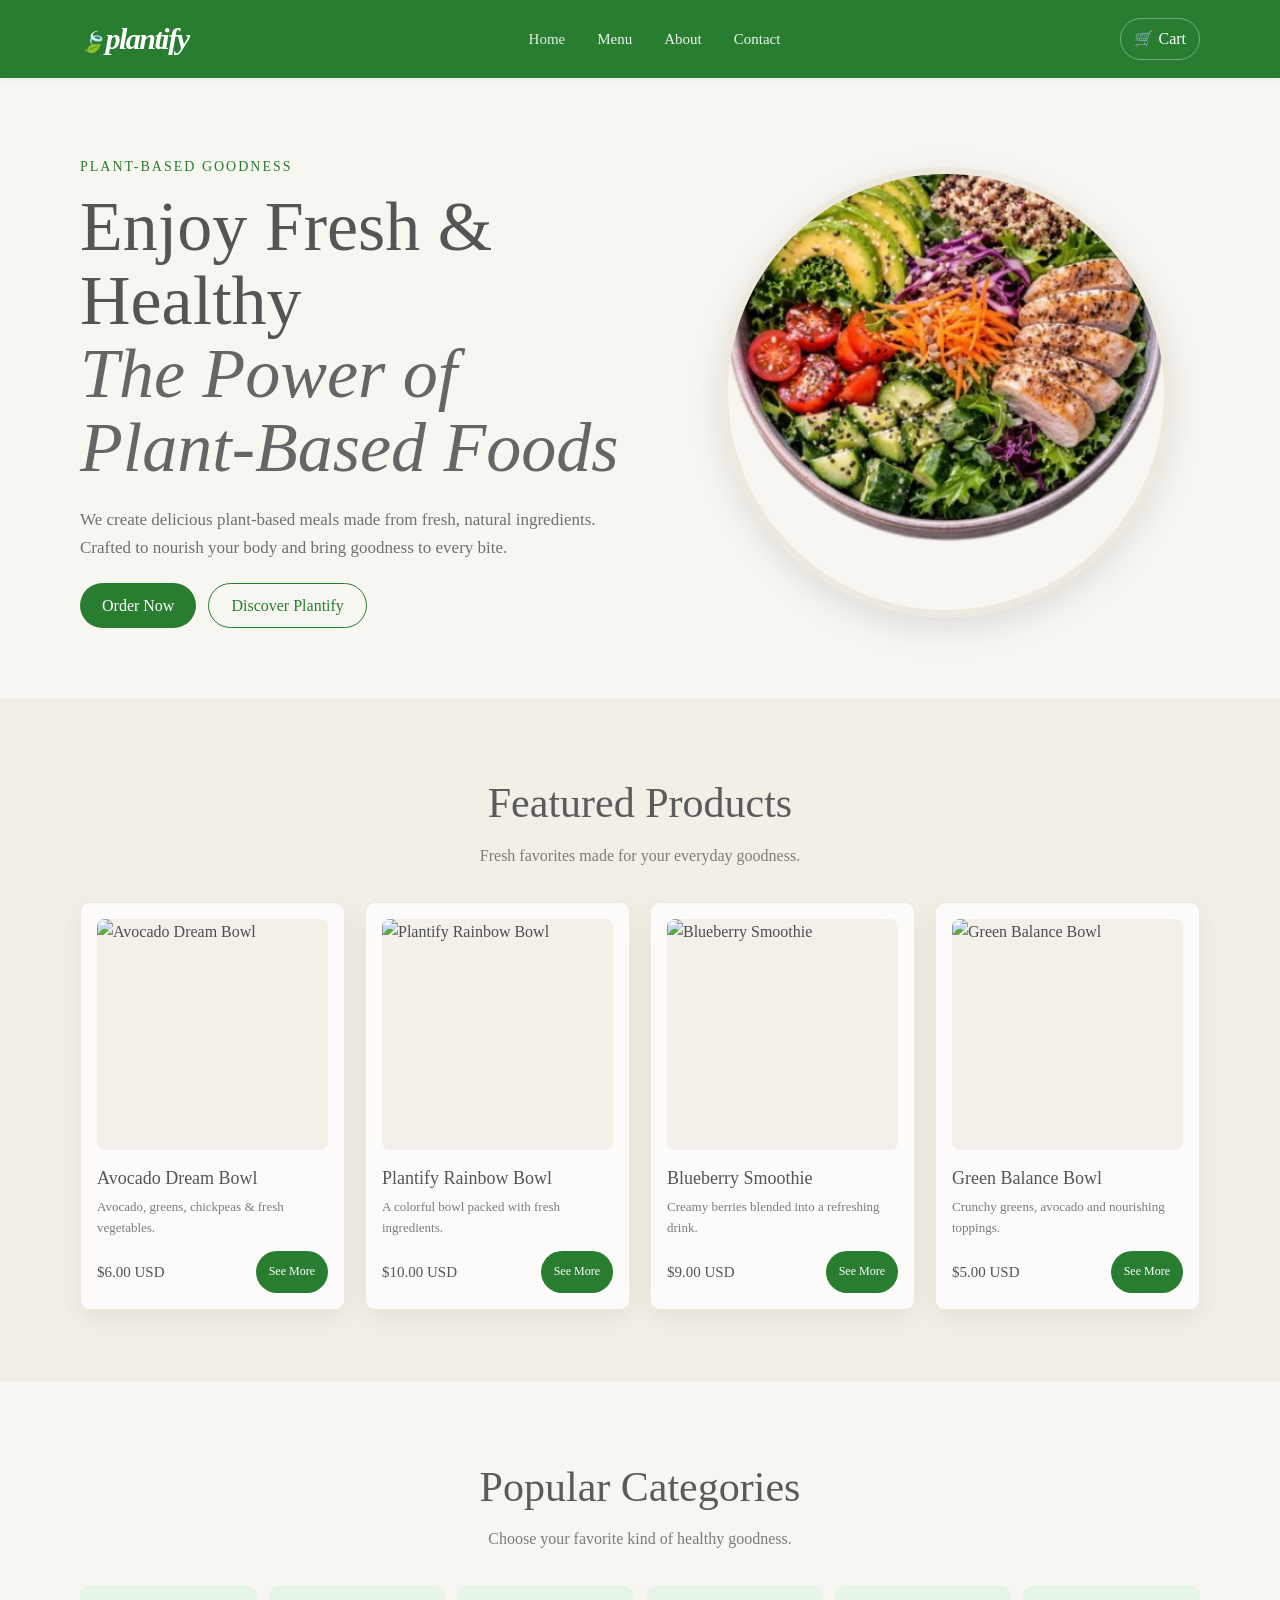
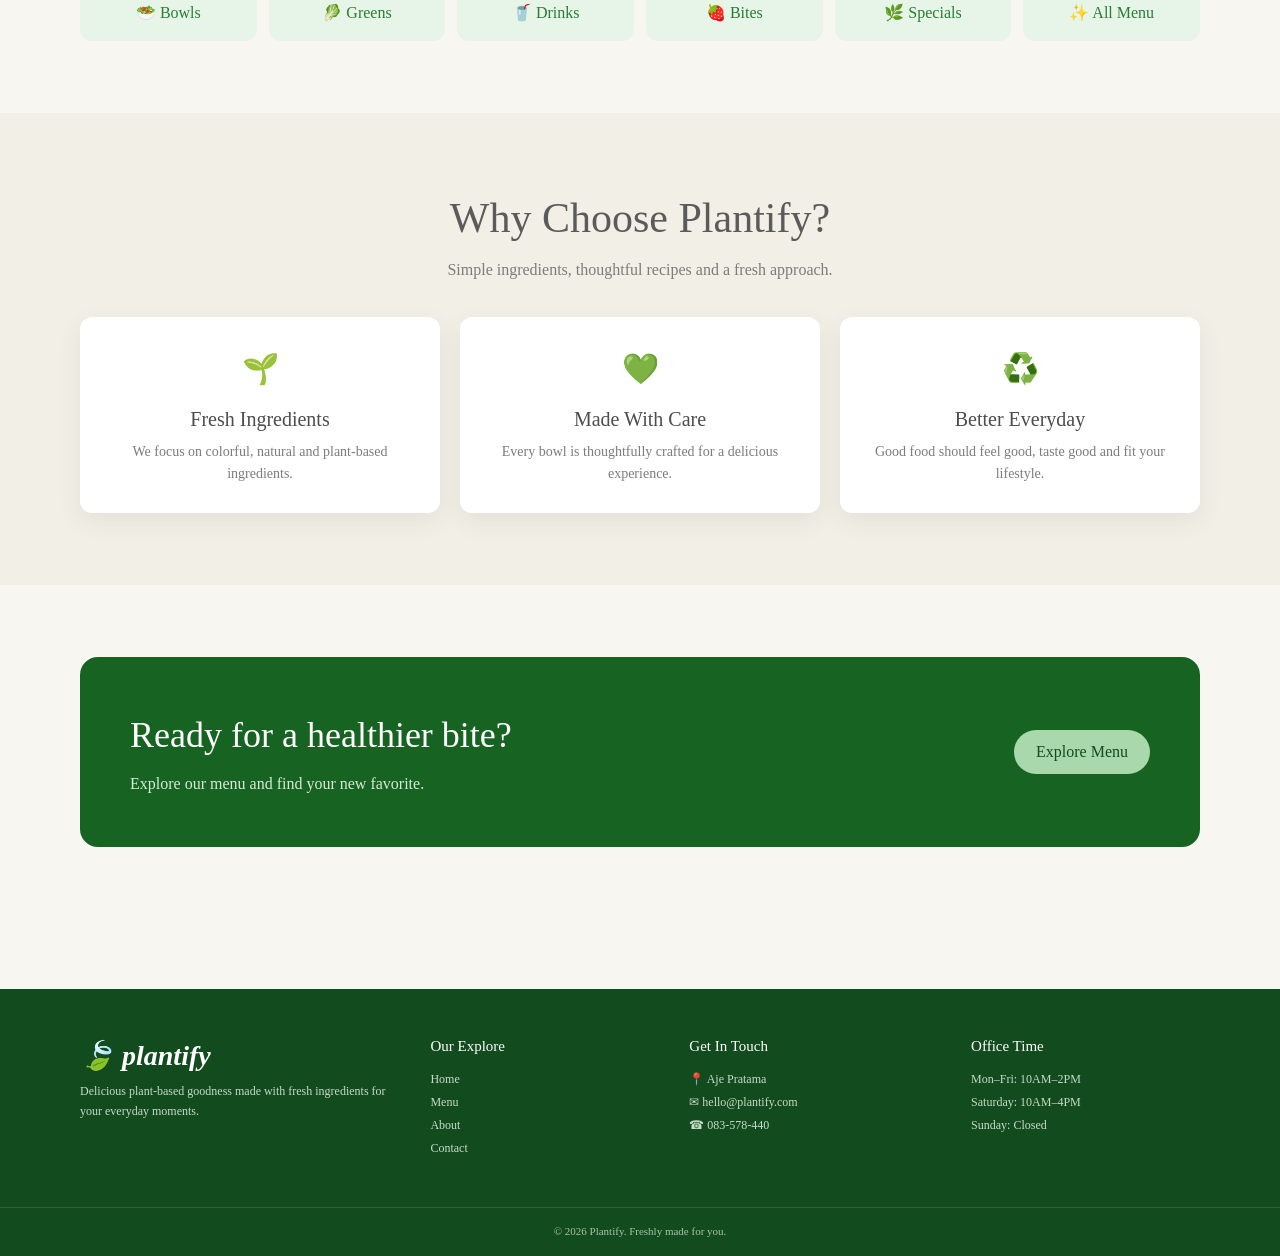
==== plantify/index.html @ 83d9bcd3 "Update portfolio dan project Plantify" ====
<!DOCTYPE html>
<html lang="en">
<head><meta charset="UTF-8"><meta name="viewport" content="width=device-width, initial-scale=1.0">
<title>Plantify | Fresh & Healthy</title><link rel="stylesheet" href="css/style.css"></head>
<body>
<header class="site-header"><div class="container navbar">
<a class="logo" href="index.html">plantify</a>
<nav class="nav-links"><a class="active" href="index.html">Home</a><a href="menu.html">Menu</a><a href="about.html">About</a><a href="contact.html">Contact</a></nav>
<a class="nav-cart" href="cart.html">🛒 Cart</a></div></header>

<main>
<section class="hero"><div class="container hero-grid">
<div><div class="eyebrow">Plant-based goodness</div>
<h1>Enjoy Fresh &amp; Healthy <span>The Power of Plant-Based Foods</span></h1>
<p>We create delicious plant-based meals made from fresh, natural ingredients. Crafted to nourish your body and bring goodness to every bite.</p>
<div class="hero-actions"><a class="btn" href="menu.html">Order Now</a><a class="btn btn-outline" href="about.html">Discover Plantify</a></div></div>
<div class="hero-image-wrap"><img class="hero-image" src="home.png" alt="Fresh healthy plant-based bowl"></div>
</div></section>

<section class="section soft"><div class="container">
<div class="section-head"><h2>Featured Products</h2><p>Fresh favorites made for your everyday goodness.</p></div>
<div class="product-grid">
<article class="product-card"><img class="product-img" src="https://images.unsplash.com/photo-1540420773420-3366772f4999?auto=format&fit=crop&w=600&q=85" alt="Avocado Dream Bowl"><h3>Avocado Dream Bowl</h3><p>Avocado, greens, chickpeas &amp; fresh vegetables.</p><div class="product-meta"><span class="price">$6.00 USD</span><a class="btn small-btn" href="product-detail.html">See More</a></div></article>
<article class="product-card"><img class="product-img" src="https://images.unsplash.com/photo-1512621776951-a57141f2eefd?auto=format&fit=crop&w=600&q=85" alt="Plantify Rainbow Bowl"><h3>Plantify Rainbow Bowl</h3><p>A colorful bowl packed with fresh ingredients.</p><div class="product-meta"><span class="price">$10.00 USD</span><a class="btn small-btn" href="product-detail.html">See More</a></div></article>
<article class="product-card"><img class="product-img" src="https://images.unsplash.com/photo-1543339308-43e59d6b73a6?auto=format&fit=crop&w=600&q=85" alt="Blueberry Smoothie"><h3>Blueberry Smoothie</h3><p>Creamy berries blended into a refreshing drink.</p><div class="product-meta"><span class="price">$9.00 USD</span><a class="btn small-btn" href="product-detail.html">See More</a></div></article>
<article class="product-card"><img class="product-img" src="https://images.unsplash.com/photo-1490474418585-ba9bad8fd0ea?auto=format&fit=crop&w=600&q=85" alt="Green Balance Bowl"><h3>Green Balance Bowl</h3><p>Crunchy greens, avocado and nourishing toppings.</p><div class="product-meta"><span class="price">$5.00 USD</span><a class="btn small-btn" href="product-detail.html">See More</a></div></article>
</div></div></section>

<section class="section"><div class="container"><div class="section-head"><h2>Popular Categories</h2><p>Choose your favorite kind of healthy goodness.</p></div>
<div class="category-grid"><a class="category" href="menu.html">🥗 Bowls</a><a class="category" href="menu.html">🥬 Greens</a><a class="category" href="menu.html">🥤 Drinks</a><a class="category" href="menu.html">🍓 Bites</a><a class="category" href="menu.html">🌿 Specials</a><a class="category" href="menu.html">✨ All Menu</a></div></div></section>

<section class="section soft"><div class="container"><div class="section-head"><h2>Why Choose Plantify?</h2><p>Simple ingredients, thoughtful recipes and a fresh approach.</p></div>
<div class="features"><article class="feature"><div class="feature-icon">🌱</div><h3>Fresh Ingredients</h3><p>We focus on colorful, natural and plant-based ingredients.</p></article>
<article class="feature"><div class="feature-icon">💚</div><h3>Made With Care</h3><p>Every bowl is thoughtfully crafted for a delicious experience.</p></article>
<article class="feature"><div class="feature-icon">♻️</div><h3>Better Everyday</h3><p>Good food should feel good, taste good and fit your lifestyle.</p></article></div></div></section>

<section class="section"><div class="container cta"><div><h2>Ready for a healthier bite?</h2><p>Explore our menu and find your new favorite.</p></div><a class="btn" href="menu.html">Explore Menu</a></div></section>
</main>
<footer class="site-footer"><div class="container footer-grid">
<div class="footer-col"><div class="footer-logo">🍃 plantify</div><p>Delicious plant-based goodness made with fresh ingredients for your everyday moments.</p></div>
<div class="footer-col"><h3>Our Explore</h3><a href="index.html">Home</a><a href="menu.html">Menu</a><a href="about.html">About</a><a href="contact.html">Contact</a></div>
<div class="footer-col"><h3>Get In Touch</h3><p>📍 Aje Pratama</p><p>✉ hello@plantify.com</p><p>☎ 083-578-440</p></div>
<div class="footer-col"><h3>Office Time</h3><p>Mon–Fri: 10AM–2PM</p><p>Saturday: 10AM–4PM</p><p>Sunday: Closed</p></div></div><div class="footer-bottom">© 2026 Plantify. Freshly made for you.</div></footer>
</body></html>
---- plantify/css/style.css ----
/* ======================================================
   01. GLOBAL / VARIABLES
   ====================================================== */

:root{
  --green-900:#124b1d;
  --green-800:#176321;
  --green-700:#287d31;
  --green-600:#398d42;
  --green-100:#e7f4e8;
  --green-200:#c8e7cc;
  --cream:#f8f6f0;
  --cream-2:#f2efe7;
  --white:#ffffff;
  --text:#4d4d4d;
  --muted:#7c7c7c;
  --border:#e4e2da;
  --shadow:0 8px 24px rgba(42,68,42,.08);
  --radius:12px;
  --serif:Georgia,"Times New Roman",serif;
  --sans:Arial,Helvetica,sans-serif;
}

/* ======================================================
   02. RESET & GLOBAL STYLE
   ====================================================== */

*{
  box-sizing:border-box;
  margin:0;
  padding:0
}
html{
  scroll-behavior:smooth
}
body{
  font-family:var(--serif);
  background:var(--cream);
  color:var(--text);
  line-height:1.6
}
a{
  text-decoration:none;
  color:inherit
}
img{
  display:block;
  max-width:100%
}
button,input,textarea{
  font:inherit
}
.container{
  width:min(1120px,92%);
  margin:auto
}

/* ======================================================
   03. NAVBAR / HEADER
   ====================================================== */

.site-header{
  background:var(--green-700);
  color:#fff;
  position:sticky;
  top:0;
  z-index:20;
  box-shadow:0 2px 8px rgba(0,0,0,.05)
}
.navbar{
  min-height:78px;
  display:flex;
  align-items:center;
  justify-content:space-between;
  gap:30px
}
.logo{
  font-size:30px;
  font-weight:700;
  font-style:italic;
  letter-spacing:-1.5px;
  color:#fff;
  white-space:nowrap
}
.logo::before{
  content:"🍃";
  font-size:20px;
  margin-right:2px
}
.nav-links{
  display:flex;
  align-items:center;
  gap:32px;
  font-size:15px
}
.nav-links a{
  opacity:.92;
  transition:.2s
}
.nav-links a:hover,.nav-links a.active{
  opacity:1;
  color:#dff1df
}
.nav-cart{
  border:1px solid rgba(255,255,255,.35);
  border-radius:999px;
  padding:7px 13px;
  display:flex;
  align-items:center;
  gap:7px
}

/* ======================================================
   04. HOME - HERO
   ====================================================== */

.hero{
  padding:78px 0 70px
}
.hero-grid{
  display:grid;
  grid-template-columns:1.05fr .95fr;
  align-items:center;
  gap:50px
}
.eyebrow{
  color:var(--green-700);
  font-size:14px;
  text-transform:uppercase;
  letter-spacing:2px;
  margin-bottom:12px
}
.hero h1{
  font-size:clamp(42px,6vw,70px);
  line-height:1.05;
  color:#555;
  font-weight:400
}
.hero h1 span{
  display:block;
  font-style:italic;
  color:#666
}
.hero p{
  max-width:580px;
  margin:22px 0;
  color:#707070;
  font-size:17px
}
.hero-actions{
  display:flex;
  gap:12px;
  flex-wrap:wrap
}
.btn{
  display:inline-flex;
  align-items:center;
  justify-content:center;
  min-height:42px;
  padding:9px 22px;
  border:0;
  border-radius:999px;
  background:var(--green-700);
  color:#fff;
  cursor:pointer;
  transition:.2s
}
.btn:hover{
  background:var(--green-800);
  transform:translateY(-1px)
}
.btn-outline{
  background:transparent;
  color:var(--green-700);
  border:1px solid var(--green-700)
}
.btn-outline:hover{
  color:#fff
}
.hero-image-wrap{
  display:flex;
  justify-content:center;
  align-items:center;
}
.hero-image{
  width:min(450px,100%);
  aspect-ratio:1;
  border-radius:50%;
  object-fit:cover;
  object-position:center center;
  box-shadow:0 12px 35px rgba(0,0,0,.1);
  border:7px solid #eee9df;
  display:block;
}

/* ======================================================
   05. HOME - FEATURED PRODUCTS
   ====================================================== */

.section{
  padding:72px 0
}
.section-head{
  text-align:center;
  margin-bottom:34px
}
.section-head h2,.page-title{
  font-size:42px;
  font-weight:400;
  color:#5b5b5b
}
.section-head p{
  color:var(--muted);
  margin-top:5px
}
.soft{
  background:var(--cream-2)
}
.product-grid{
  display:grid;
  grid-template-columns:repeat(4,1fr);
  gap:20px
}
.product-card{
  background:rgba(255,255,255,.75);
  border:1px solid #ebe9e2;
  border-radius:10px;
  padding:16px;
  box-shadow:var(--shadow);
  transition:.25s;
  display:flex;
  flex-direction:column
}
.product-card:hover{
  transform:translateY(-4px);
  box-shadow:0 14px 30px rgba(42,68,42,.12)
}
.product-img{
  aspect-ratio:1;
  object-fit:cover;
  border-radius:8px;
  background:#f3f0e9;
  margin-bottom:14px
}
.product-card h3{
  font-size:18px;
  font-weight:400;
  color:#555
}
.product-card p{
  font-size:13px;
  color:var(--muted);
  margin:4px 0 12px
}
.product-meta{
  display:flex;
  justify-content:space-between;
  align-items:center;
  margin-top:auto;
  gap:10px
}
.price{
  font-size:15px;
  color:#555
}
.small-btn{
  padding:7px 13px;
  font-size:12px
}

/* ======================================================
   06. HOME - CATEGORIES
   ====================================================== */

.category-grid{
  display:grid;
  grid-template-columns:repeat(6,1fr);
  gap:12px
}
.category{
  background:var(--green-100);
  color:var(--green-700);
  padding:15px 8px;
  border-radius:12px;
  text-align:center;
  transition:.2s
}
.category:hover{
  background:var(--green-700);
  color:#fff
}

/* ======================================================
   07. HOME - WHY CHOOSE & CTA
   ====================================================== */

.features{
  display:grid;
  grid-template-columns:repeat(3,1fr);
  gap:20px
}
.feature{
  background:#fff;
  padding:28px;
  border-radius:var(--radius);
  box-shadow:var(--shadow);
  text-align:center
}
.feature-icon{
  font-size:30px;
  margin-bottom:10px
}
.feature h3{
  font-size:20px;
  font-weight:400;
  margin-bottom:6px
}
.feature p{
  font-size:14px;
  color:var(--muted)
}
.cta{
  background:var(--green-800);
  color:#fff;
  border-radius:18px;
  padding:50px;
  display:flex;
  justify-content:space-between;
  align-items:center;
  gap:30px
}
.cta h2{
  font-size:36px;
  font-weight:400
}
.cta p{
  color:#d8ead9;
  margin-top:6px
}
.cta .btn{
  background:#a9d8ad;
  color:var(--green-900)
}

/* ======================================================
   08. MENU PAGE
   ====================================================== */

.page-hero{
  padding:54px 0 30px;
  text-align:center
}
.page-title{
  font-size:44px
}
.page-subtitle{
  color:var(--muted);
  max-width:650px;
  margin:6px auto
}
.filters{
  display:flex;
  justify-content:center;
  gap:10px;
  flex-wrap:wrap;
  margin:8px 0 34px
}
.filter{
  border:0;
  background:var(--green-100);
  color:var(--green-700);
  padding:7px 16px;
  border-radius:999px;
  cursor:pointer
}
.filter.active,.filter:hover{
  background:var(--green-700);
  color:#fff
}
.menu-grid{
  grid-template-columns:repeat(3,1fr);
  max-width:1000px;
  margin:auto
}
.menu-grid .product-card{
  padding:18px
}
.menu-grid .product-img{
  aspect-ratio:1.12
}

/* ======================================================
   11. ABOUT PAGE
   ====================================================== */

.about-grid{
  display:grid;
  grid-template-columns:1fr 1fr;
  gap:55px;
  align-items:center
}
.about-image{
  width:95%;
}
.about-copy h2{
  font-size:42px;
  font-weight:400;
  line-height:1.15;
  color:#5b5b5b
}
.about-copy p{
  color:var(--muted);
  margin:17px 0
}
.mission{
  display:grid;
  grid-template-columns:repeat(2,1fr);
  gap:18px;
  margin-top:28px
}
.mission-card{
  background:#fff;
  padding:24px;
  border-radius:12px;
  box-shadow:var(--shadow)
}

.mission-card h3{
  font-weight:400;
  margin-bottom:7px;
  color:var(--green-800)
}

/* ======================================================
   12. CONTACT PAGE
   ====================================================== */

.contact-top{
  display:grid;
  grid-template-columns:1fr .9fr;
  gap:35px;
  align-items:center
}
.contact-image{
  width:100%;
  aspect-ratio:1.15;
  object-fit:cover;
  border-radius:18px
}
.contact-content{
  display:grid;
  grid-template-columns:1fr 1fr;
  gap:30px;
  margin-top:38px;
  align-items:start
}
.contact-info{
  display:grid;
  grid-template-columns:1fr 1fr;
  gap:16px
}
.info-card{
  background:var(--green-200);
  border-radius:10px;
  padding:22px 14px;
  text-align:center
}
.info-icon{
  font-size:30px;
  color:#000
}
.info-card h3{
  font-size:15px;
  font-weight:400;
  margin-top:5px
}
.info-card p{
  font-size:15px;
  color:#5e6d60;
  overflow-wrap:anywhere
}
.contact-form{
  background:#a9d8ad;
  border-radius:10px;
  padding:20px
}
.contact-form h2{
  font-size:25px;
  color:#3e7043;
  font-weight:400
}
.contact-form p{
  font-size:12px;
  color:#58705a;
  margin-bottom:14px
}
.form-group{
  margin-bottom:10px
}
.form-group label{
  display:block;
  font-size:11px;
  margin-bottom:4px;
  color:#4c624f
}
.form-group input,.form-group textarea{
  width:100%;
  border:0;
  outline:0;
  background:#70cba6;
  border-radius:6px;
  padding:9px 10px;
  color:#fff
}
.form-group textarea{
  min-height:90px;
  resize:vertical
}
.map-placeholder{
  margin-top:28px;
  min-height:180px;
  border-radius:0 0 10px 10px;
  background:     linear-gradient(120deg,transparent 46%,#c4d7e4 47%,#c4d7e4 49%,transparent 50%),     linear-gradient(30deg,transparent 48%,#d1e1e8 49%,#d1e1e8 51%,transparent 52%),     #dff1e6;
  position:relative;
  overflow:hidden;
  border:1px solid #d8ddd8
}
.map-placeholder::after{
  content:"Plantify Location";
  position:absolute;
  left:50%;
  top:50%;
  transform:translate(-50%,-50%);
  background:#fff;
  padding:8px 14px;
  border-radius:20px;
  box-shadow:var(--shadow);
  font-size:13px;
  color:var(--green-800)
}

/* ======================================================
   13. FOOTER
   ====================================================== */

.site-footer{
  background:var(--green-900);
  color:#dcebdd;
  margin-top:70px
}
.footer-grid{
  display:grid;
  grid-template-columns:1.4fr 1fr 1.1fr 1fr;
  gap:30px;
  padding:45px 0
}
.footer-logo{
  font-size:28px;
  font-style:italic;
  color:#fff;
  font-weight:700
}
.footer-col h3{
  font-size:15px;
  color:#fff;
  font-weight:400;
  margin-bottom:12px
}
.footer-col p,.footer-col a{
  font-size:12px;
  color:#c7dbc9;
  display:block;
  margin:4px 0
}
.footer-bottom{
  border-top:1px solid rgba(255,255,255,.12);
  text-align:center;
  padding:15px 0;
  font-size:11px;
  color:#aac3ad
}

/* ======================================================
   09. PRODUCT DETAIL PAGE
   ====================================================== */

.detail{
  padding:65px 0
}
.detail-grid{
  display:grid;
  grid-template-columns:1fr 1fr;
  gap:65px;
  align-items:center
}
.detail-image{
  width:100%;
  max-width:520px;
  aspect-ratio:1;
  object-fit:cover;
  border-radius:18px;
  box-shadow:var(--shadow)
}
.detail h1{
  font-size:48px;
  font-weight:400;
  line-height:1.1;
  color:#555
}
.detail-price{
  font-size:25px;
  color:var(--green-700);
  margin:12px 0
}
.detail-desc{
  color:var(--muted);
  margin-bottom:18px
}
.ingredients{
  margin:22px 0
}
.ingredients h3{
  font-size:18px;
  font-weight:400;
  margin-bottom:8px
}
.tags{
  display:flex;
  gap:8px;
  flex-wrap:wrap
}
.tag{
  background:var(--green-100);
  color:var(--green-700);
  padding:6px 10px;
  border-radius:999px;
  font-size:12px
}
.nutrition{
  display:grid;
  grid-template-columns:repeat(3,1fr);
  gap:8px;
  margin:20px 0
}
.nutrition div{
  background:#fff;
  border:1px solid var(--border);
  padding:10px;
  text-align:center;
  border-radius:8px
}
.quantity{
  display:flex;
  align-items:center;
  gap:10px;
  margin:20px 0
}
.quantity span{
  padding:7px 14px;
  background:#fff;
  border:1px solid var(--border);
  border-radius:8px
}

/* ======================================================
   10. SHOPPING CART PAGE
   ====================================================== */

.cart{
  padding:55px 0
}
.cart-layout{
  display:grid;
  grid-template-columns:1.6fr .8fr;
  gap:28px
}
.cart-items{
  background:#fff;
  border-radius:12px;
  box-shadow:var(--shadow);
  padding:20px
}
.cart-row{
  display:grid;
  grid-template-columns:80px 1fr auto auto auto;
  align-items:center;
  gap:15px;
  padding:16px 0;
  border-bottom:1px solid var(--border)
}
.cart-row:last-child{
  border-bottom:0
}
.cart-row img{
  width:80px;
  height:80px;
  object-fit:cover;
  border-radius:8px
}
.cart-row h3{
  font-weight:400;
  font-size:17px
}
.qty-box{
  padding:5px 10px;
  border:1px solid var(--border);
  border-radius:7px
}
.remove{
  color:#9a6a6a;
  font-size:13px
}
.summary{
  background:#fff;
  border-radius:12px;
  box-shadow:var(--shadow);
  padding:24px;
  height:max-content
}
.summary h2{
  font-size:27px;
  font-weight:400;
  margin-bottom:20px
}
.summary-line{
  display:flex;
  justify-content:space-between;
  padding:8px 0;
  color:var(--muted)
}
.summary-total{
  border-top:1px solid var(--border);
  margin-top:10px;
  padding-top:16px;
  display:flex;
  justify-content:space-between;
  font-size:20px
}
.summary .btn{
  width:100%;
  margin-top:20px
}

/* ======================================================
   14. RESPONSIVE - TABLET
   ====================================================== */

@media(max-width:900px){
  .nav-links{
    gap:18px
  }
  .product-grid{
    grid-template-columns:repeat(2,1fr)
  }
  .menu-grid{
    grid-template-columns:repeat(2,1fr)
  }


  .category-grid{
    grid-template-columns:repeat(3,1fr)
  }
  .footer-grid{
    grid-template-columns:repeat(2,1fr)
  }
  .hero-grid,.detail-grid,.about-grid,.contact-top{
    grid-template-columns:1fr
  }


  .hero{
    text-align:center
  }
  .hero p{
    margin-left:auto;
    margin-right:auto
  }
  .hero-actions{
    justify-content:center
  }
  .hero-image{
    max-width:380px
  }
  .contact-content{
    grid-template-columns:1fr
  }
  .cart-layout{
    grid-template-columns:1fr
  }
}

/* ======================================================
   15. RESPONSIVE - MOBILE
   ====================================================== */

@media(max-width:600px){
  .navbar{
    min-height:68px;
    flex-wrap:wrap;
    padding:10px 0
  }
  .logo{
    font-size:26px
  }
  .nav-links{
    order:3;
    width:100%;
    justify-content:space-between;
    gap:8px;
    font-size:13px;
    padding-bottom:5px
  }
  .nav-cart{
    display:none
  }


  .hero{
    padding:45px 0
  }
  .hero h1{
    font-size:42px
  }


  .section{
    padding:50px 0
  }
  .section-head h2,.page-title{
    font-size:34px
  }
  .product-grid,.menu-grid{
    grid-template-columns:1fr
  }


  .category-grid{
    grid-template-columns:repeat(2,1fr)
  }
  .features,.mission{
    grid-template-columns:1fr
  }
  .cta{
    padding:32px 24px;
    flex-direction:column;
    text-align:center
  }


  .detail{
    padding:40px 0
  }
  .detail h1{
    font-size:38px
  }
  .nutrition{
    grid-template-columns:1fr 1fr 1fr
  }
  .cart-row{
    grid-template-columns:60px 1fr;
    gap:10px
  }
  .cart-row img{
    width:60px;
    height:60px
  }
  .cart-row .qty-box,.cart-row .price,.cart-row .remove{
    justify-self:start
  }
  .cart-row .qty-box{
    grid-column:2
  }
  .cart-row .price{
    grid-column:2
  }
  .cart-row .remove{
    grid-column:2
  }
  .contact-info{
    grid-template-columns:1fr 1fr
  }
  .footer-grid{
    grid-template-columns:1fr 1fr;
    gap:20px
  }
  .footer-col:first-child{
    grid-column:1/-1
  }
}

/* ======================================================
   16. RESPONSIVE - SMALL MOBILE
   ====================================================== */

@media(max-width:390px){
  .contact-info,.footer-grid{
    grid-template-columns:1fr
  }
  .footer-col:first-child{
    grid-column:auto
  }
}
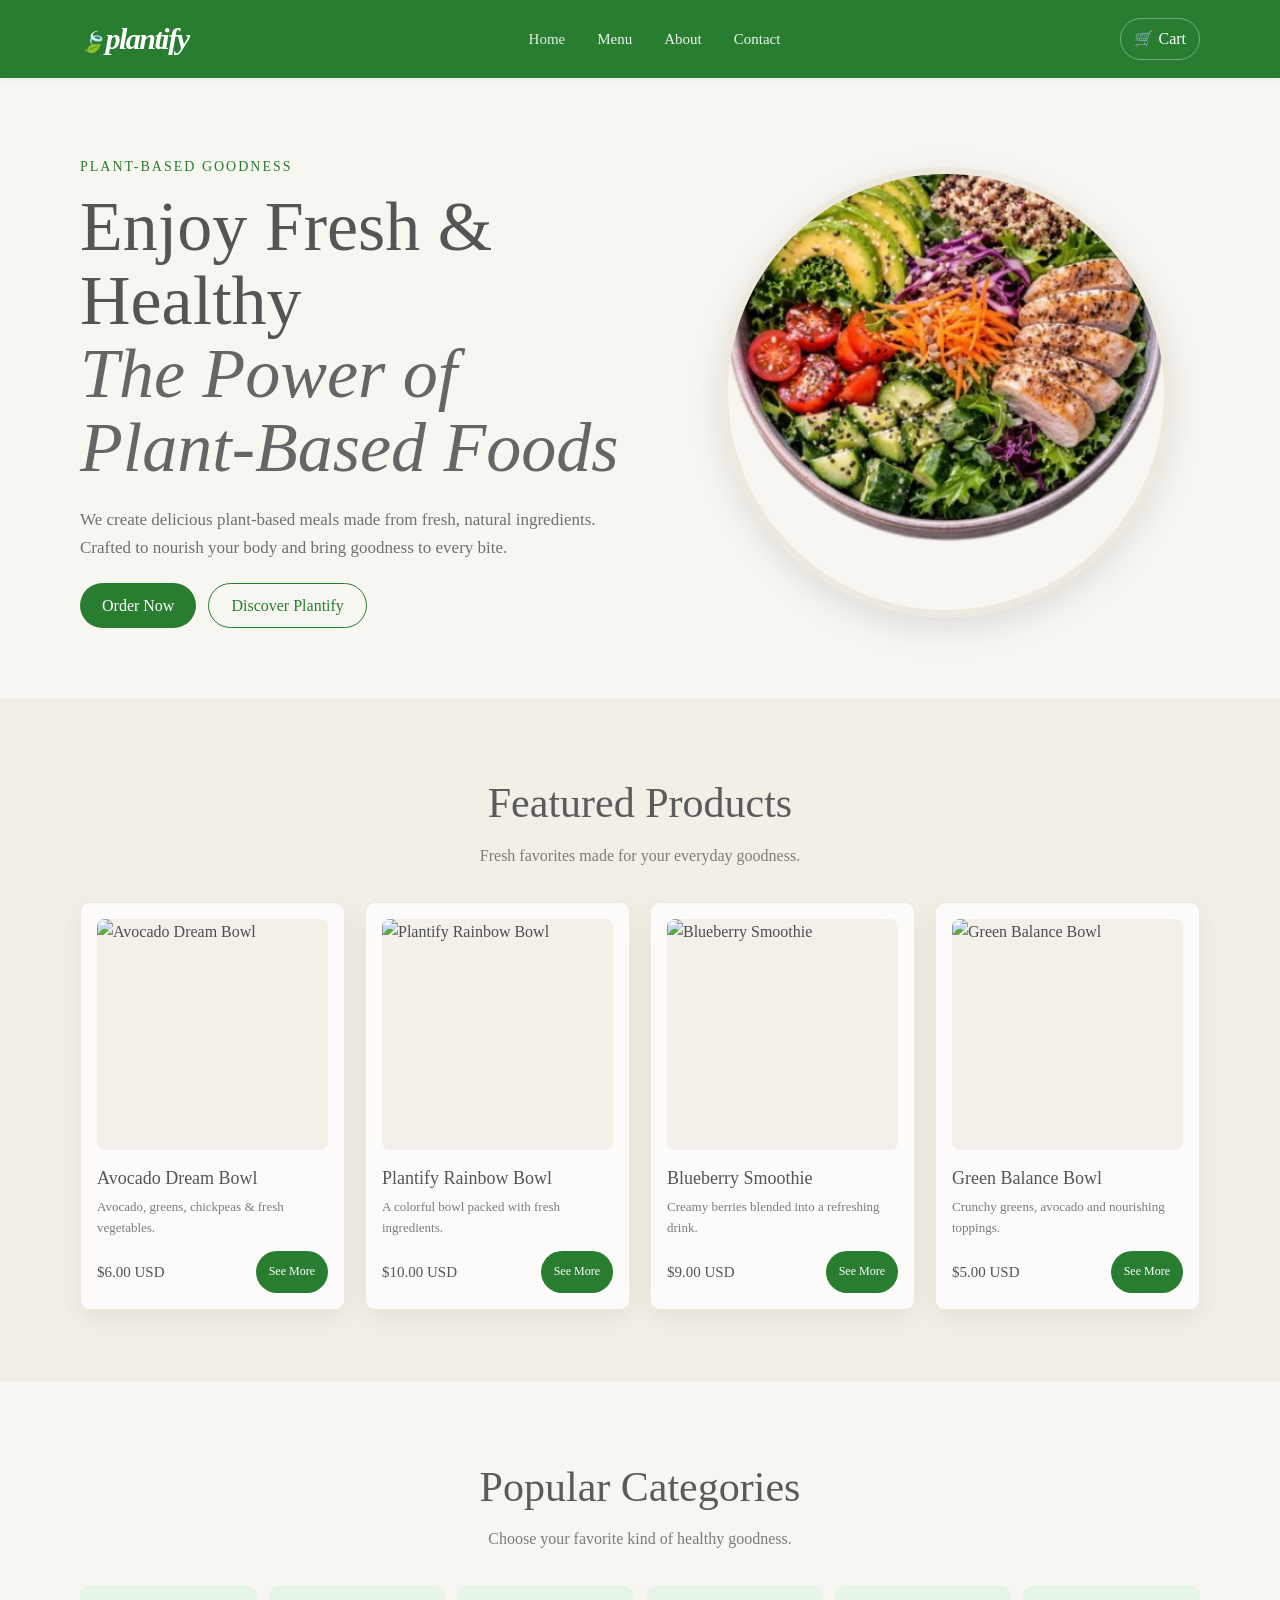
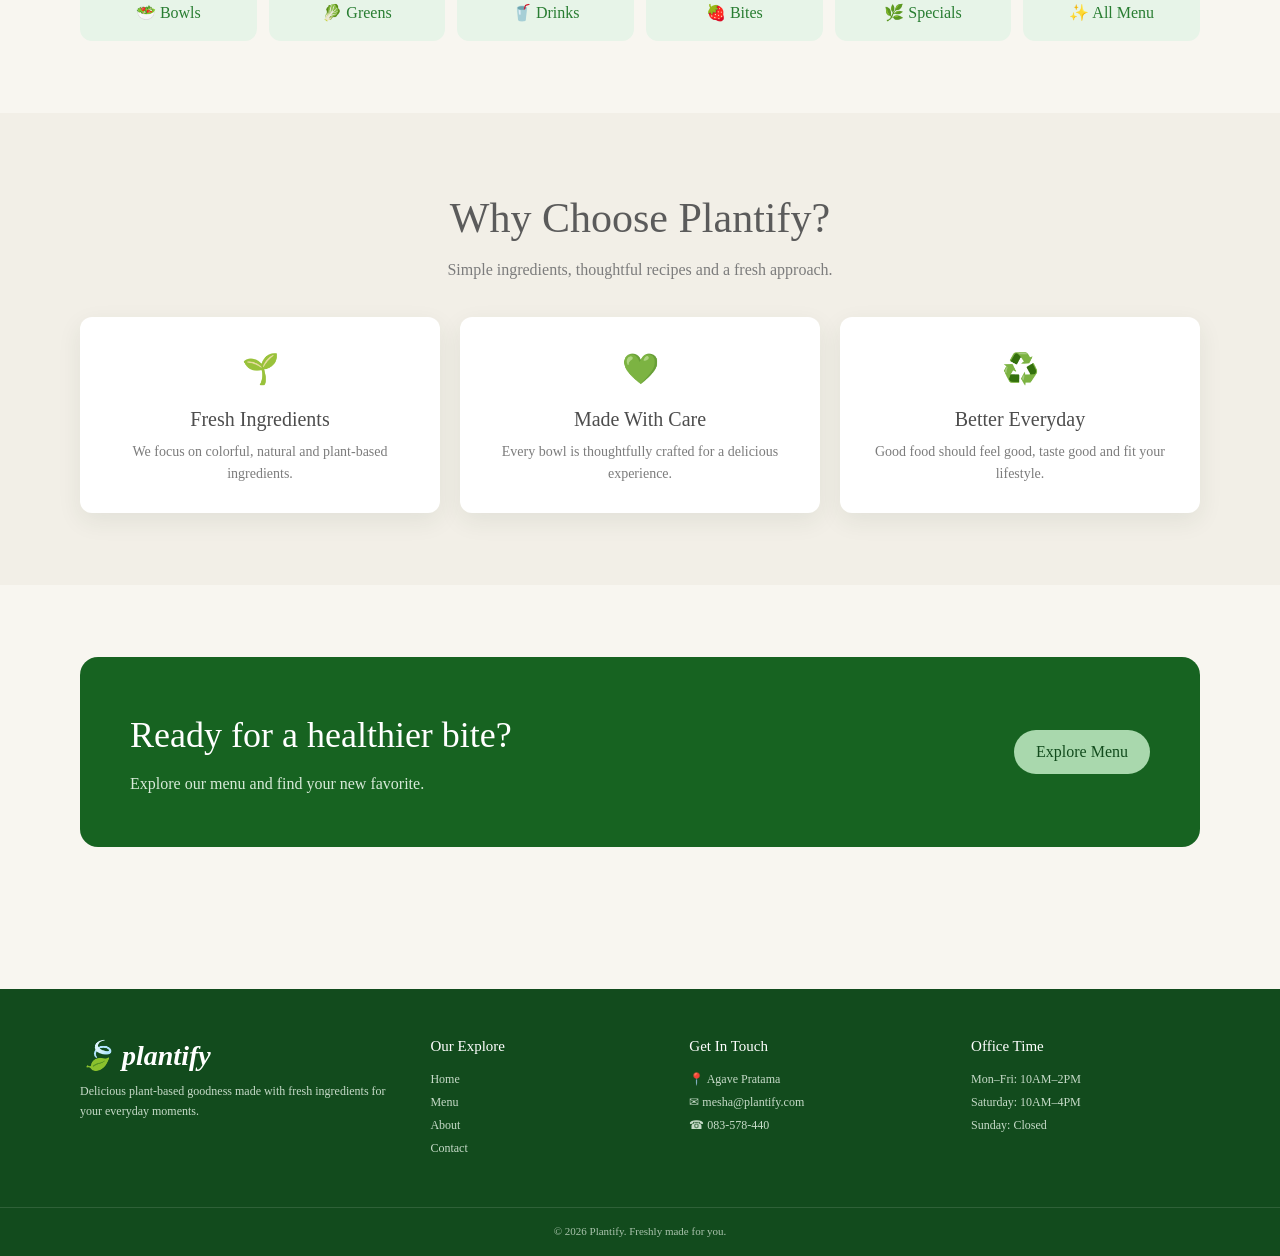
==== commit a161ab30: "update footer" ====
--- a/plantify/index.html
+++ b/plantify/index.html
@@ -39,6 +39,6 @@
 <footer class="site-footer"><div class="container footer-grid">
 <div class="footer-col"><div class="footer-logo">🍃 plantify</div><p>Delicious plant-based goodness made with fresh ingredients for your everyday moments.</p></div>
 <div class="footer-col"><h3>Our Explore</h3><a href="index.html">Home</a><a href="menu.html">Menu</a><a href="about.html">About</a><a href="contact.html">Contact</a></div>
-<div class="footer-col"><h3>Get In Touch</h3><p>📍 Aje Pratama</p><p>✉ hello@plantify.com</p><p>☎ 083-578-440</p></div>
+<div class="footer-col"><h3>Get In Touch</h3><p>📍 Agave Pratama</p><p>✉ mesha@plantify.com</p><p>☎ 083-578-440</p></div>
 <div class="footer-col"><h3>Office Time</h3><p>Mon–Fri: 10AM–2PM</p><p>Saturday: 10AM–4PM</p><p>Sunday: Closed</p></div></div><div class="footer-bottom">© 2026 Plantify. Freshly made for you.</div></footer>
 </body></html>
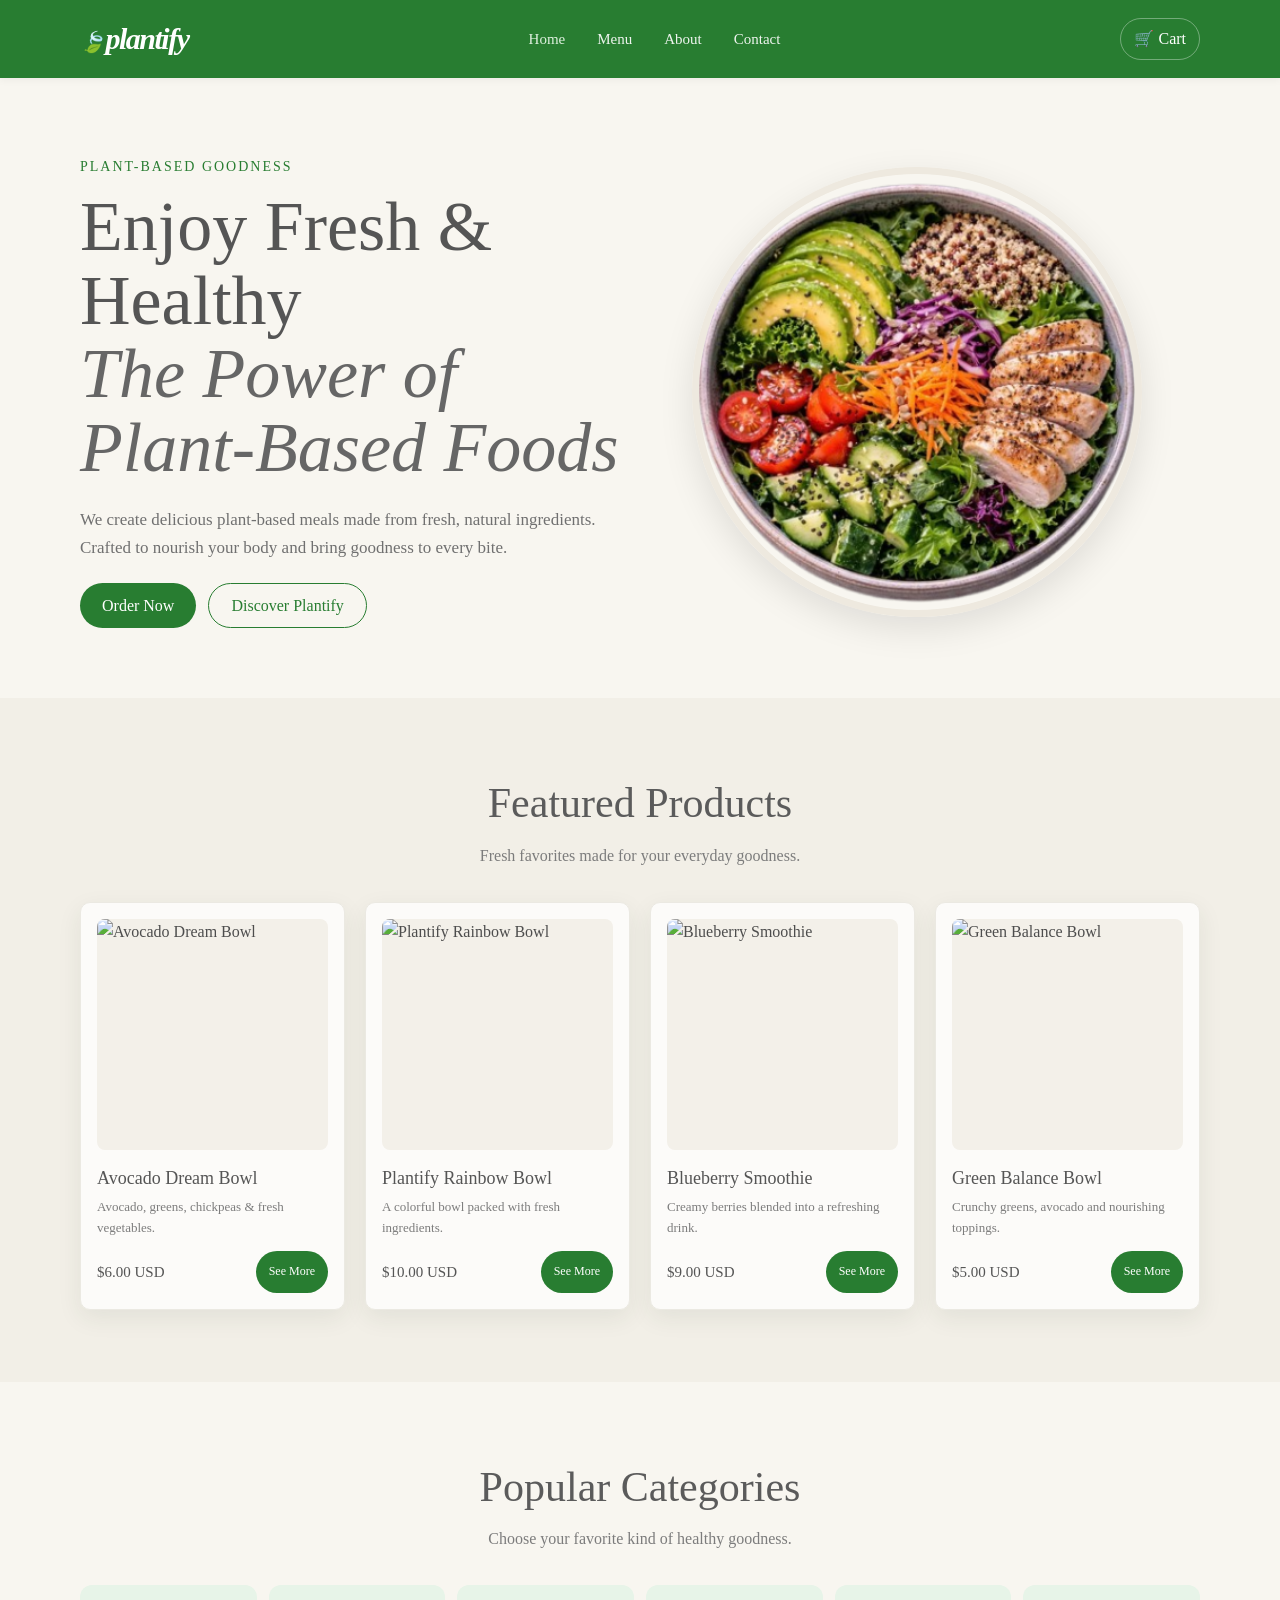
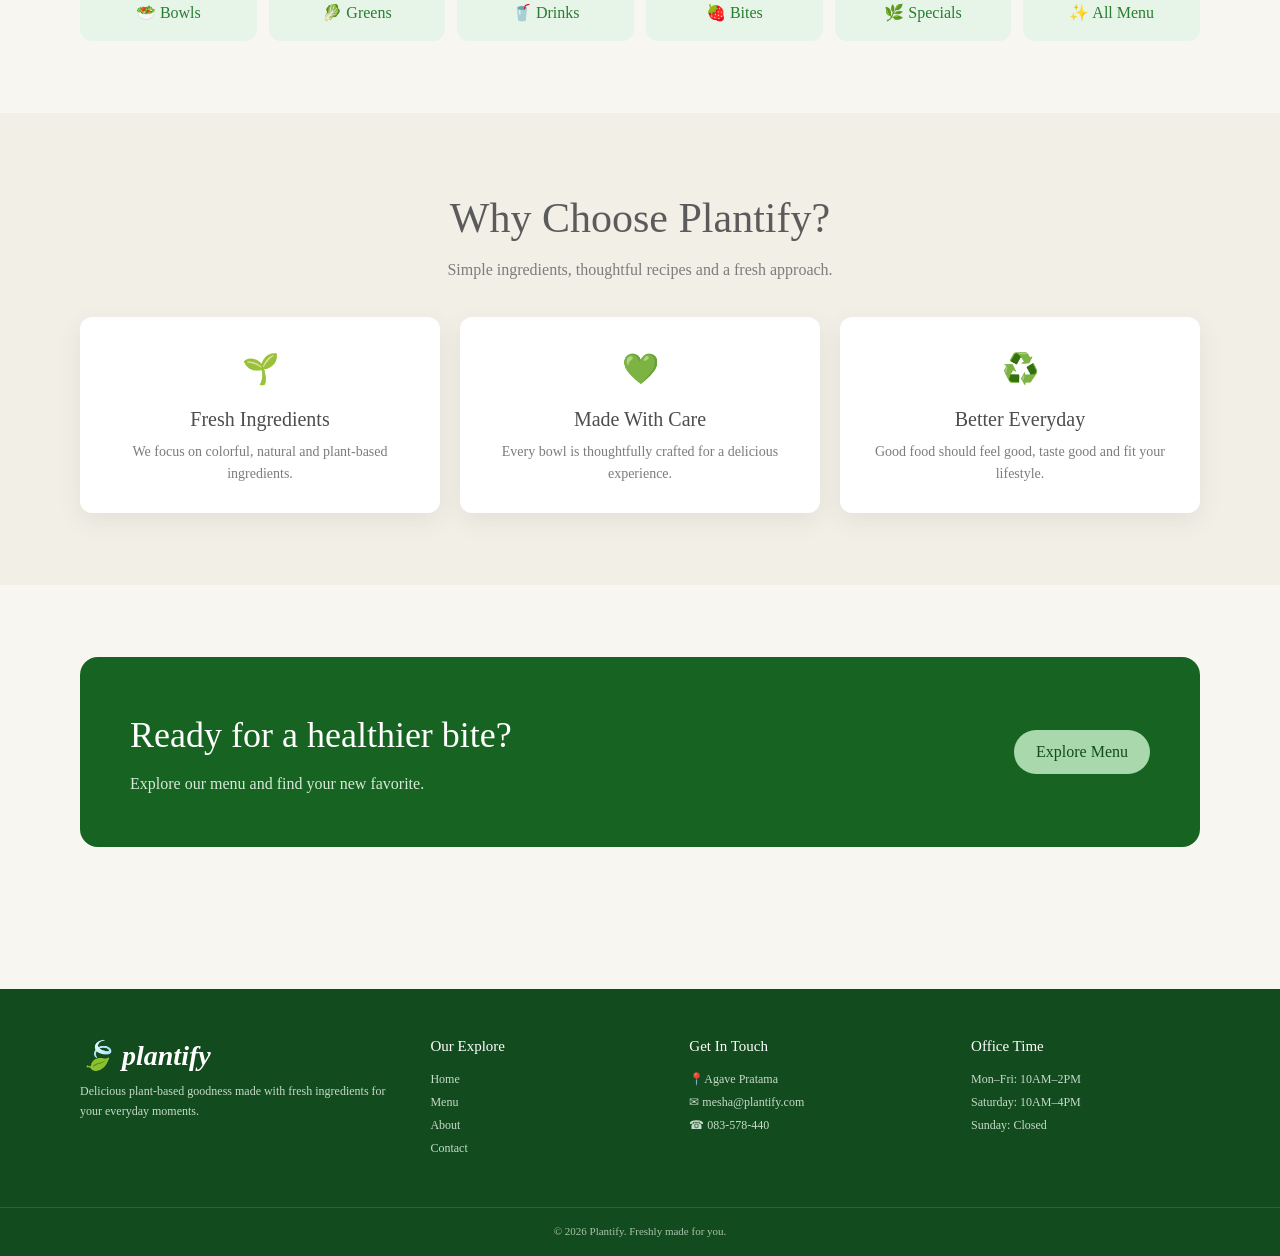
==== commit bf27a105: "update all plantify" ====
--- a/plantify/index.html
+++ b/plantify/index.html
@@ -1,44 +1,225 @@
 <!DOCTYPE html>
 <html lang="en">
-<head><meta charset="UTF-8"><meta name="viewport" content="width=device-width, initial-scale=1.0">
-<title>Plantify | Fresh & Healthy</title><link rel="stylesheet" href="css/style.css"></head>
+
+<head>
+    <meta charset="UTF-8">
+    <meta name="viewport" content="width=device-width, initial-scale=1.0">
+    <title>Plantify | Fresh & Healthy</title>
+    <link rel="stylesheet" href="css/style.css">
+</head>
+
 <body>
-<header class="site-header"><div class="container navbar">
-<a class="logo" href="index.html">plantify</a>
-<nav class="nav-links"><a class="active" href="index.html">Home</a><a href="menu.html">Menu</a><a href="about.html">About</a><a href="contact.html">Contact</a></nav>
-<a class="nav-cart" href="cart.html">🛒 Cart</a></div></header>
-
-<main>
-<section class="hero"><div class="container hero-grid">
-<div><div class="eyebrow">Plant-based goodness</div>
-<h1>Enjoy Fresh &amp; Healthy <span>The Power of Plant-Based Foods</span></h1>
-<p>We create delicious plant-based meals made from fresh, natural ingredients. Crafted to nourish your body and bring goodness to every bite.</p>
-<div class="hero-actions"><a class="btn" href="menu.html">Order Now</a><a class="btn btn-outline" href="about.html">Discover Plantify</a></div></div>
-<div class="hero-image-wrap"><img class="hero-image" src="home.png" alt="Fresh healthy plant-based bowl"></div>
-</div></section>
-
-<section class="section soft"><div class="container">
-<div class="section-head"><h2>Featured Products</h2><p>Fresh favorites made for your everyday goodness.</p></div>
-<div class="product-grid">
-<article class="product-card"><img class="product-img" src="https://images.unsplash.com/photo-1540420773420-3366772f4999?auto=format&fit=crop&w=600&q=85" alt="Avocado Dream Bowl"><h3>Avocado Dream Bowl</h3><p>Avocado, greens, chickpeas &amp; fresh vegetables.</p><div class="product-meta"><span class="price">$6.00 USD</span><a class="btn small-btn" href="product-detail.html">See More</a></div></article>
-<article class="product-card"><img class="product-img" src="https://images.unsplash.com/photo-1512621776951-a57141f2eefd?auto=format&fit=crop&w=600&q=85" alt="Plantify Rainbow Bowl"><h3>Plantify Rainbow Bowl</h3><p>A colorful bowl packed with fresh ingredients.</p><div class="product-meta"><span class="price">$10.00 USD</span><a class="btn small-btn" href="product-detail.html">See More</a></div></article>
-<article class="product-card"><img class="product-img" src="https://images.unsplash.com/photo-1543339308-43e59d6b73a6?auto=format&fit=crop&w=600&q=85" alt="Blueberry Smoothie"><h3>Blueberry Smoothie</h3><p>Creamy berries blended into a refreshing drink.</p><div class="product-meta"><span class="price">$9.00 USD</span><a class="btn small-btn" href="product-detail.html">See More</a></div></article>
-<article class="product-card"><img class="product-img" src="https://images.unsplash.com/photo-1490474418585-ba9bad8fd0ea?auto=format&fit=crop&w=600&q=85" alt="Green Balance Bowl"><h3>Green Balance Bowl</h3><p>Crunchy greens, avocado and nourishing toppings.</p><div class="product-meta"><span class="price">$5.00 USD</span><a class="btn small-btn" href="product-detail.html">See More</a></div></article>
-</div></div></section>
-
-<section class="section"><div class="container"><div class="section-head"><h2>Popular Categories</h2><p>Choose your favorite kind of healthy goodness.</p></div>
-<div class="category-grid"><a class="category" href="menu.html">🥗 Bowls</a><a class="category" href="menu.html">🥬 Greens</a><a class="category" href="menu.html">🥤 Drinks</a><a class="category" href="menu.html">🍓 Bites</a><a class="category" href="menu.html">🌿 Specials</a><a class="category" href="menu.html">✨ All Menu</a></div></div></section>
-
-<section class="section soft"><div class="container"><div class="section-head"><h2>Why Choose Plantify?</h2><p>Simple ingredients, thoughtful recipes and a fresh approach.</p></div>
-<div class="features"><article class="feature"><div class="feature-icon">🌱</div><h3>Fresh Ingredients</h3><p>We focus on colorful, natural and plant-based ingredients.</p></article>
-<article class="feature"><div class="feature-icon">💚</div><h3>Made With Care</h3><p>Every bowl is thoughtfully crafted for a delicious experience.</p></article>
-<article class="feature"><div class="feature-icon">♻️</div><h3>Better Everyday</h3><p>Good food should feel good, taste good and fit your lifestyle.</p></article></div></div></section>
-
-<section class="section"><div class="container cta"><div><h2>Ready for a healthier bite?</h2><p>Explore our menu and find your new favorite.</p></div><a class="btn" href="menu.html">Explore Menu</a></div></section>
-</main>
-<footer class="site-footer"><div class="container footer-grid">
-<div class="footer-col"><div class="footer-logo">🍃 plantify</div><p>Delicious plant-based goodness made with fresh ingredients for your everyday moments.</p></div>
-<div class="footer-col"><h3>Our Explore</h3><a href="index.html">Home</a><a href="menu.html">Menu</a><a href="about.html">About</a><a href="contact.html">Contact</a></div>
-<div class="footer-col"><h3>Get In Touch</h3><p>📍 Agave Pratama</p><p>✉ mesha@plantify.com</p><p>☎ 083-578-440</p></div>
-<div class="footer-col"><h3>Office Time</h3><p>Mon–Fri: 10AM–2PM</p><p>Saturday: 10AM–4PM</p><p>Sunday: Closed</p></div></div><div class="footer-bottom">© 2026 Plantify. Freshly made for you.</div></footer>
-</body></html>+
+    <header class="site-header">
+        <div class="container navbar">
+
+            <a class="logo" href="index.html">plantify</a>
+
+            <nav class="nav-links">
+                <a class="active" href="index.html">Home</a>
+                <a href="menu.html">Menu</a>
+                <a href="about.html">About</a>
+                <a href="contact.html">Contact</a>
+            </nav>
+
+            <a class="nav-cart" href="cart.html">🛒 Cart</a>
+
+        </div>
+    </header>
+
+    <main>
+
+        <section class="hero">
+            <div class="container hero-grid">
+
+                <div>
+                    <div class="eyebrow">Plant-based goodness</div>
+
+                    <h1>
+                        Enjoy Fresh &amp; Healthy
+                        <span>The Power of Plant-Based Foods</span>
+                    </h1>
+
+                    <p>
+                        We create delicious plant-based meals made from fresh, natural ingredients. Crafted to nourish your body and bring goodness to every bite.
+                    </p>
+
+                    <div class="hero-actions">
+                        <a class="btn" href="menu.html">Order Now</a>
+                        <a class="btn btn-outline" href="about.html">Discover Plantify</a>
+                    </div>
+                </div>
+
+                <div class="hero-image-wrap">
+                    <img class="hero-image" src="home.png" alt="Fresh healthy plant-based bowl">
+                </div>
+
+            </div>
+        </section>
+
+        <section class="section soft">
+            <div class="container">
+
+                <div class="section-head">
+                    <h2>Featured Products</h2>
+                    <p>Fresh favorites made for your everyday goodness.</p>
+                </div>
+
+                <div class="product-grid">
+
+                    <article class="product-card">
+                        <img class="product-img" src="https://images.unsplash.com/photo-1540420773420-3366772f4999?auto=format&fit=crop&w=600&q=85" alt="Avocado Dream Bowl">
+                        <h3>Avocado Dream Bowl</h3>
+                        <p>Avocado, greens, chickpeas &amp; fresh vegetables.</p>
+
+                        <div class="product-meta">
+                            <span class="price">$6.00 USD</span>
+                            <a class="btn small-btn" href="product-detail.html">See More</a>
+                        </div>
+                    </article>
+
+                    <article class="product-card">
+                        <img class="product-img" src="https://images.unsplash.com/photo-1512621776951-a57141f2eefd?auto=format&fit=crop&w=600&q=85" alt="Plantify Rainbow Bowl">
+                        <h3>Plantify Rainbow Bowl</h3>
+                        <p>A colorful bowl packed with fresh ingredients.</p>
+
+                        <div class="product-meta">
+                            <span class="price">$10.00 USD</span>
+                            <a class="btn small-btn" href="product-detail.html">See More</a>
+                        </div>
+                    </article>
+
+                    <article class="product-card">
+                        <img class="product-img" src="https://images.unsplash.com/photo-1543339308-43e59d6b73a6?auto=format&fit=crop&w=600&q=85" alt="Blueberry Smoothie">
+                        <h3>Blueberry Smoothie</h3>
+                        <p>Creamy berries blended into a refreshing drink.</p>
+
+                        <div class="product-meta">
+                            <span class="price">$9.00 USD</span>
+                            <a class="btn small-btn" href="product-detail.html">See More</a>
+                        </div>
+                    </article>
+
+                    <article class="product-card">
+                        <img class="product-img" src="https://images.unsplash.com/photo-1490474418585-ba9bad8fd0ea?auto=format&fit=crop&w=600&q=85" alt="Green Balance Bowl">
+                        <h3>Green Balance Bowl</h3>
+                        <p>Crunchy greens, avocado and nourishing toppings.</p>
+
+                        <div class="product-meta">
+                            <span class="price">$5.00 USD</span>
+                            <a class="btn small-btn" href="product-detail.html">See More</a>
+                        </div>
+                    </article>
+
+                </div>
+            </div>
+        </section>
+
+        <section class="section">
+            <div class="container">
+
+                <div class="section-head">
+                    <h2>Popular Categories</h2>
+                    <p>Choose your favorite kind of healthy goodness.</p>
+                </div>
+
+                <div class="category-grid">
+                    <a class="category" href="menu.html">🥗 Bowls</a>
+                    <a class="category" href="menu.html">🥬 Greens</a>
+                    <a class="category" href="menu.html">🥤 Drinks</a>
+                    <a class="category" href="menu.html">🍓 Bites</a>
+                    <a class="category" href="menu.html">🌿 Specials</a>
+                    <a class="category" href="menu.html">✨ All Menu</a>
+                </div>
+
+            </div>
+        </section>
+
+        <section class="section soft">
+            <div class="container">
+
+                <div class="section-head">
+                    <h2>Why Choose Plantify?</h2>
+                    <p>Simple ingredients, thoughtful recipes and a fresh approach.</p>
+                </div>
+
+                <div class="features">
+
+                    <article class="feature">
+                        <div class="feature-icon">🌱</div>
+                        <h3>Fresh Ingredients</h3>
+                        <p>We focus on colorful, natural and plant-based ingredients.</p>
+                    </article>
+
+                    <article class="feature">
+                        <div class="feature-icon">💚</div>
+                        <h3>Made With Care</h3>
+                        <p>Every bowl is thoughtfully crafted for a delicious experience.</p>
+                    </article>
+
+                    <article class="feature">
+                        <div class="feature-icon">♻️</div>
+                        <h3>Better Everyday</h3>
+                        <p>Good food should feel good, taste good and fit your lifestyle.</p>
+                    </article>
+
+                </div>
+            </div>
+        </section>
+
+        <section class="section">
+            <div class="container cta">
+
+                <div>
+                    <h2>Ready for a healthier bite?</h2>
+                    <p>Explore our menu and find your new favorite.</p>
+                </div>
+
+                <a class="btn" href="menu.html">Explore Menu</a>
+
+            </div>
+        </section>
+
+    </main>
+
+    <footer class="site-footer">
+        <div class="container footer-grid">
+
+            <div class="footer-col">
+                <div class="footer-logo">🍃 plantify</div>
+                <p>
+                    Delicious plant-based goodness made with fresh ingredients for your everyday moments.
+                </p>
+            </div>
+
+            <div class="footer-col">
+                <h3>Our Explore</h3>
+                <a href="index.html">Home</a>
+                <a href="menu.html">Menu</a>
+                <a href="about.html">About</a>
+                <a href="contact.html">Contact</a>
+            </div>
+
+            <div class="footer-col">
+                <h3>Get In Touch</h3>
+                <p>📍Agave Pratama</p>
+                <p>✉ mesha@plantify.com</p>
+                <p>☎ 083-578-440</p>
+            </div>
+
+            <div class="footer-col">
+                <h3>Office Time</h3>
+                <p>Mon–Fri: 10AM–2PM</p>
+                <p>Saturday: 10AM–4PM</p>
+                <p>Sunday: Closed</p>
+            </div>
+
+        </div>
+
+        <div class="footer-bottom">
+            © 2026 Plantify. Freshly made for you.
+        </div>
+    </footer>
+
+</body>
+</html>
--- a/plantify/css/style.css
+++ b/plantify/css/style.css
@@ -178,16 +178,20 @@
   color:#fff
 }
 .hero-image-wrap{
+  width:min(450px,100%);
+  aspect-ratio:1;
   display:flex;
   justify-content:center;
   align-items:center;
 }
+
 .hero-image{
-  width:min(450px,100%);
+  width:100%;
+  height:100%;
   aspect-ratio:1;
   border-radius:50%;
   object-fit:cover;
-  object-position:center center;
+  object-position:center 22%;
   box-shadow:0 12px 35px rgba(0,0,0,.1);
   border:7px solid #eee9df;
   display:block;
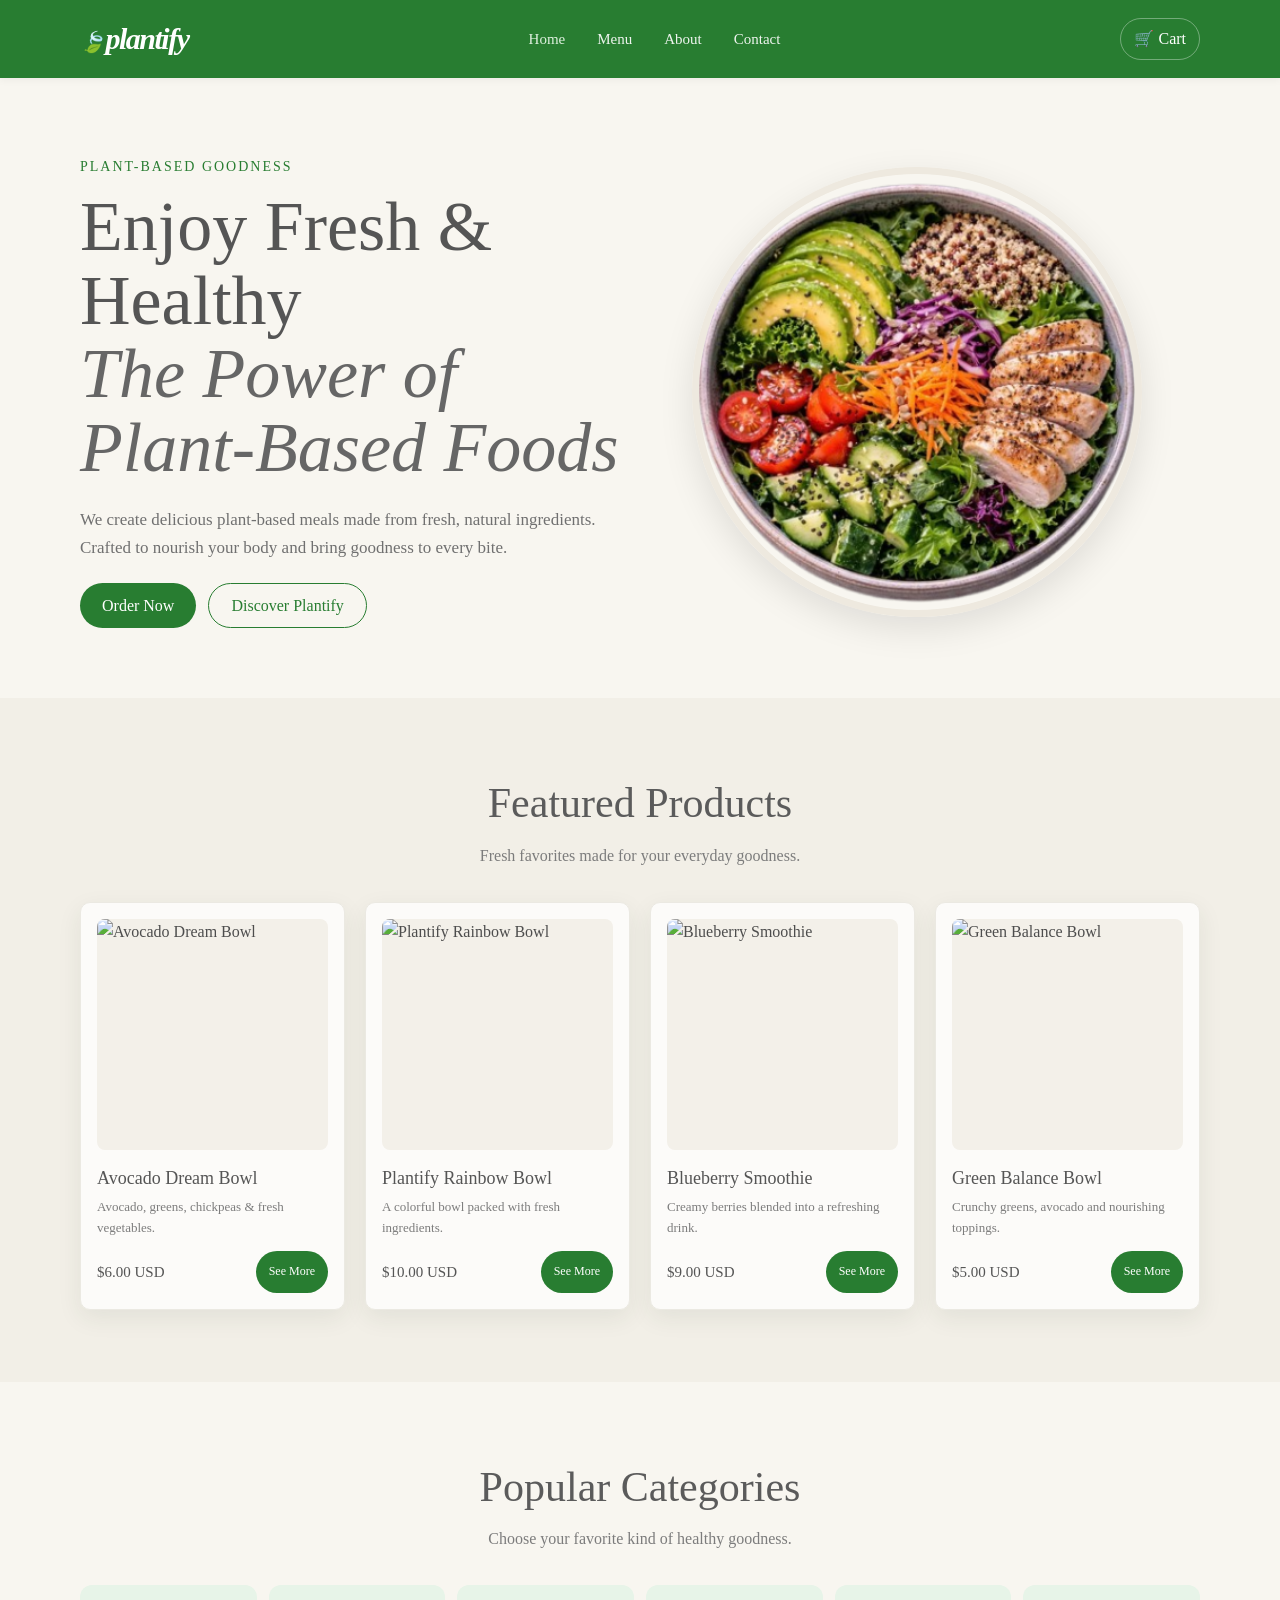
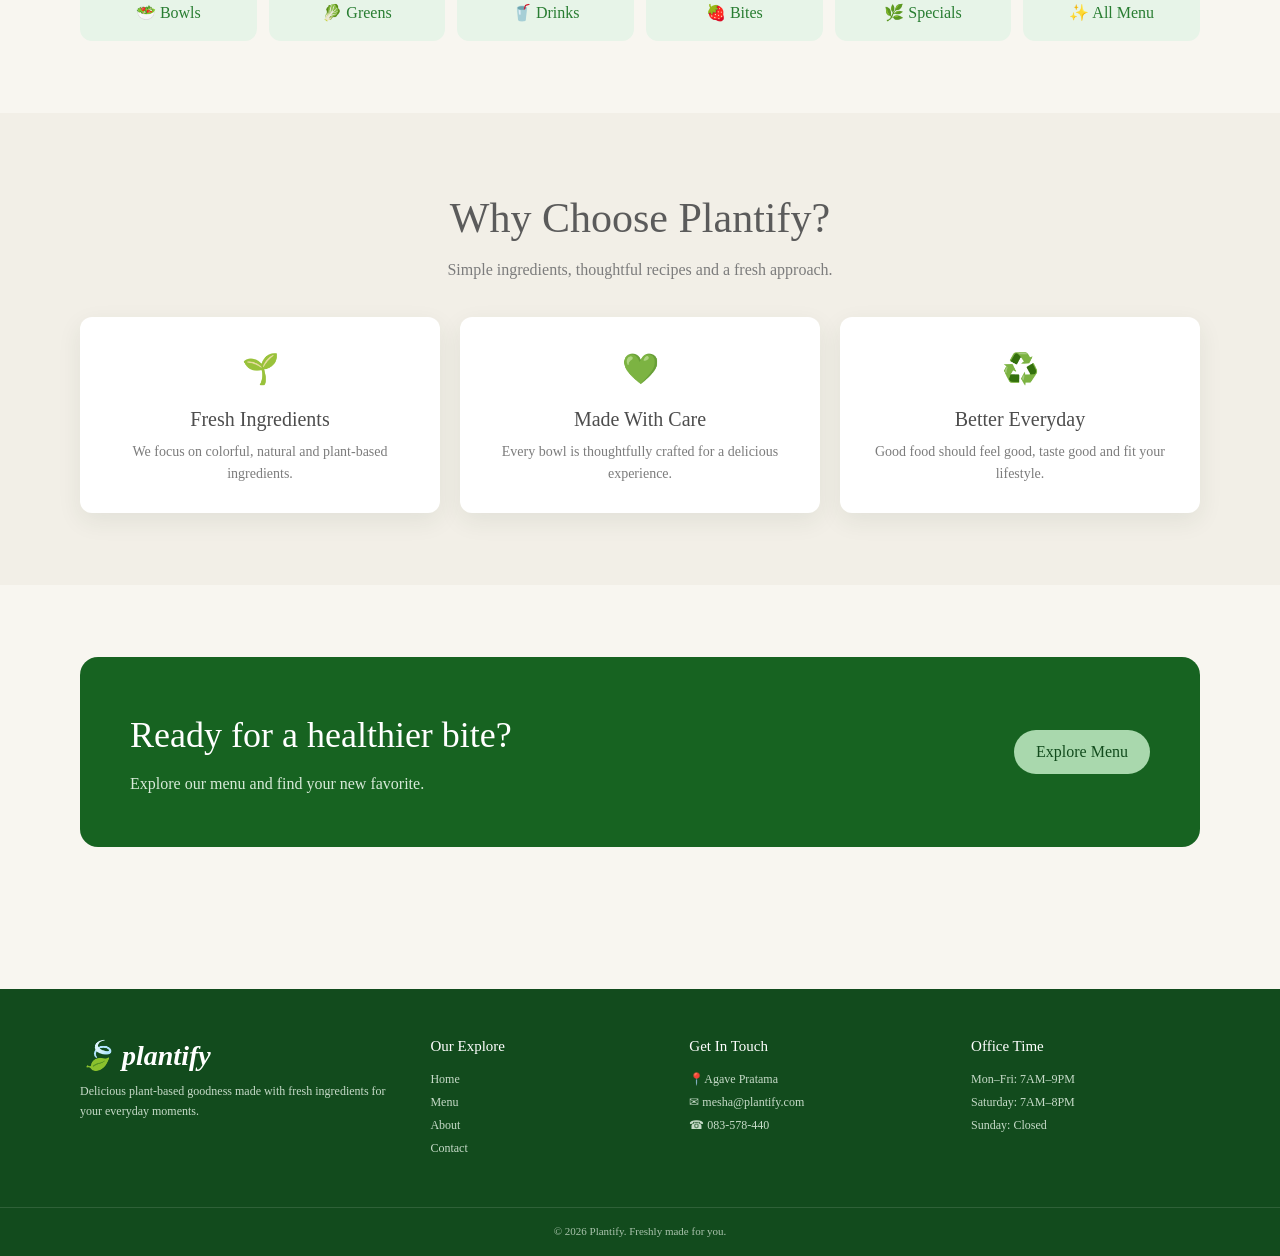
==== commit babc7acb: "update main" ====
--- a/plantify/index.html
+++ b/plantify/index.html
@@ -209,8 +209,8 @@
 
             <div class="footer-col">
                 <h3>Office Time</h3>
-                <p>Mon–Fri: 10AM–2PM</p>
-                <p>Saturday: 10AM–4PM</p>
+                <p>Mon–Fri: 7AM–9PM</p>
+                <p>Saturday: 7AM–8PM</p>
                 <p>Sunday: Closed</p>
             </div>
 
